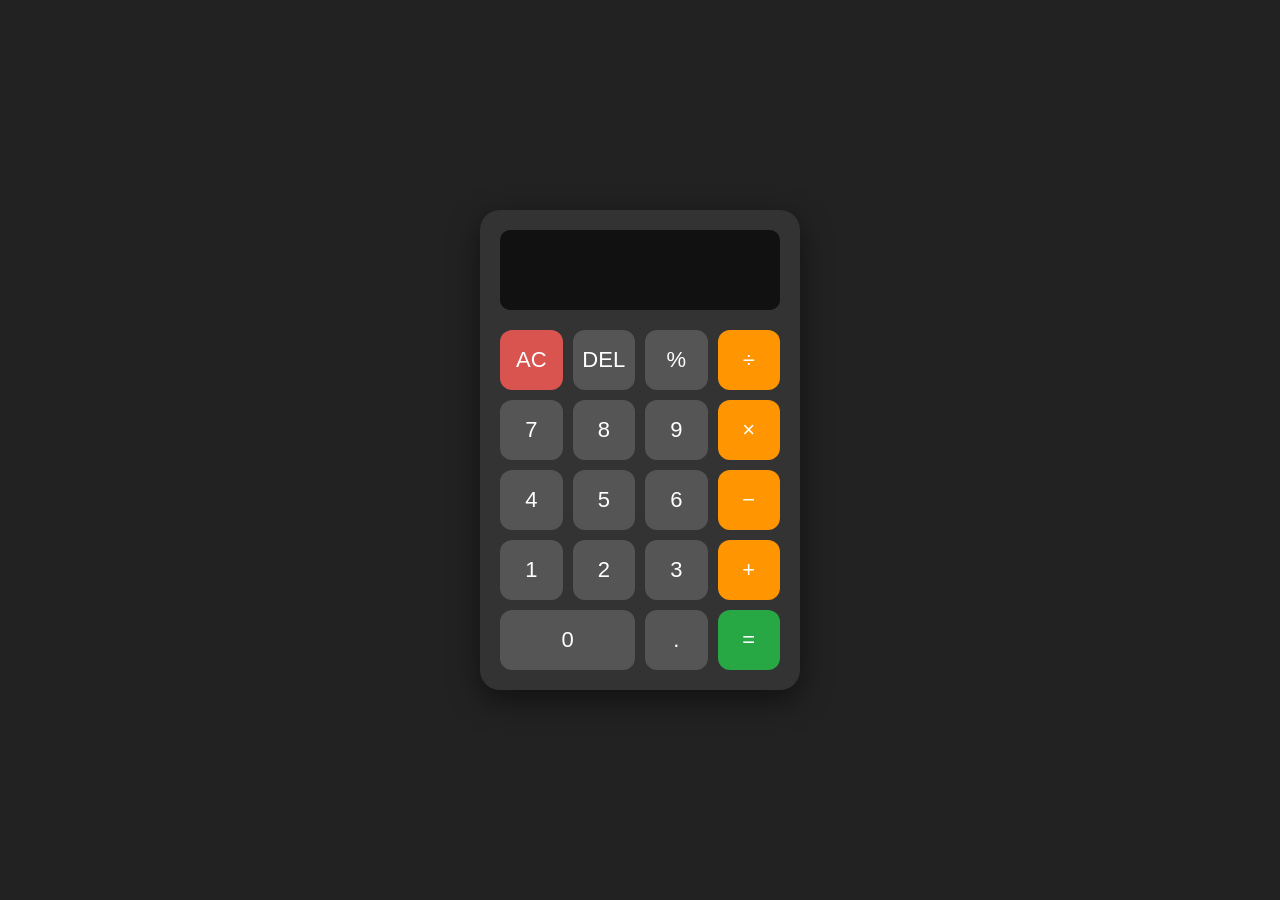
==== index.html @ 3ca73760 "calculator" ====
<!DOCTYPE html>
<html lang="en">
<head>
    <meta charset="UTF-8">
    <meta name="viewport" content="width=device-width, initial-scale=1.0">
    <title>Calculator</title>

    <link rel="stylesheet" href="style.css">
</head>

<body>

    <div class="calculator">

        <input type="text" id="display" readonly>

        <div class="buttons">
            <button class="clear" onclick="clearDisplay()">AC</button>
            <button onclick="deleteLast()">DEL</button>
            <button onclick="appendValue('%')">%</button>
            <button class="operator" onclick="appendValue('/')">÷</button>

            <button onclick="appendValue('7')">7</button>
            <button onclick="appendValue('8')">8</button>
            <button onclick="appendValue('9')">9</button>
            <button class="operator" onclick="appendValue('*')">×</button>

            <button onclick="appendValue('4')">4</button>
            <button onclick="appendValue('5')">5</button>
            <button onclick="appendValue('6')">6</button>
            <button class="operator" onclick="appendValue('-')">−</button>

            <button onclick="appendValue('1')">1</button>
            <button onclick="appendValue('2')">2</button>
            <button onclick="appendValue('3')">3</button>
            <button class="operator" onclick="appendValue('+')">+</button>

            <button onclick="appendValue('0')" class="zero">0</button>
            <button onclick="appendValue('.')">.</button>
            <button class="equal" onclick="calculate()">=</button>
        </div>

    </div>

    <script src="script.js"></script>

</body>
</html>
---- style.css ----
* {
    margin: 0;
    padding: 0;
    box-sizing: border-box;
}

body {
    min-height: 100vh;
    display: flex;
    justify-content: center;
    align-items: center;
    background: #222;
    font-family: Arial, sans-serif;
}

.calculator {
    width: 320px;
    padding: 20px;
    background: #333;
    border-radius: 20px;
    box-shadow: 0 10px 30px rgba(0, 0, 0, 0.5);
}

#display {
    width: 100%;
    height: 80px;
    margin-bottom: 20px;
    padding: 10px;
    border: none;
    border-radius: 10px;
    background: #111;
    color: white;
    font-size: 35px;
    text-align: right;
}

.buttons {
    display: grid;
    grid-template-columns: repeat(4, 1fr);
    gap: 10px;
}

button {
    height: 60px;
    border: none;
    border-radius: 12px;
    background: #555;
    color: white;
    font-size: 22px;
    cursor: pointer;
}

button:hover {
    background: #666;
}

button:active {
    transform: scale(0.95);
}

.operator {
    background: #ff9500;
}

.operator:hover {
    background: #ffad33;
}

.clear {
    background: #d9534f;
}

.equal {
    background: #28a745;
}

.zero {
    grid-column: span 2;
}
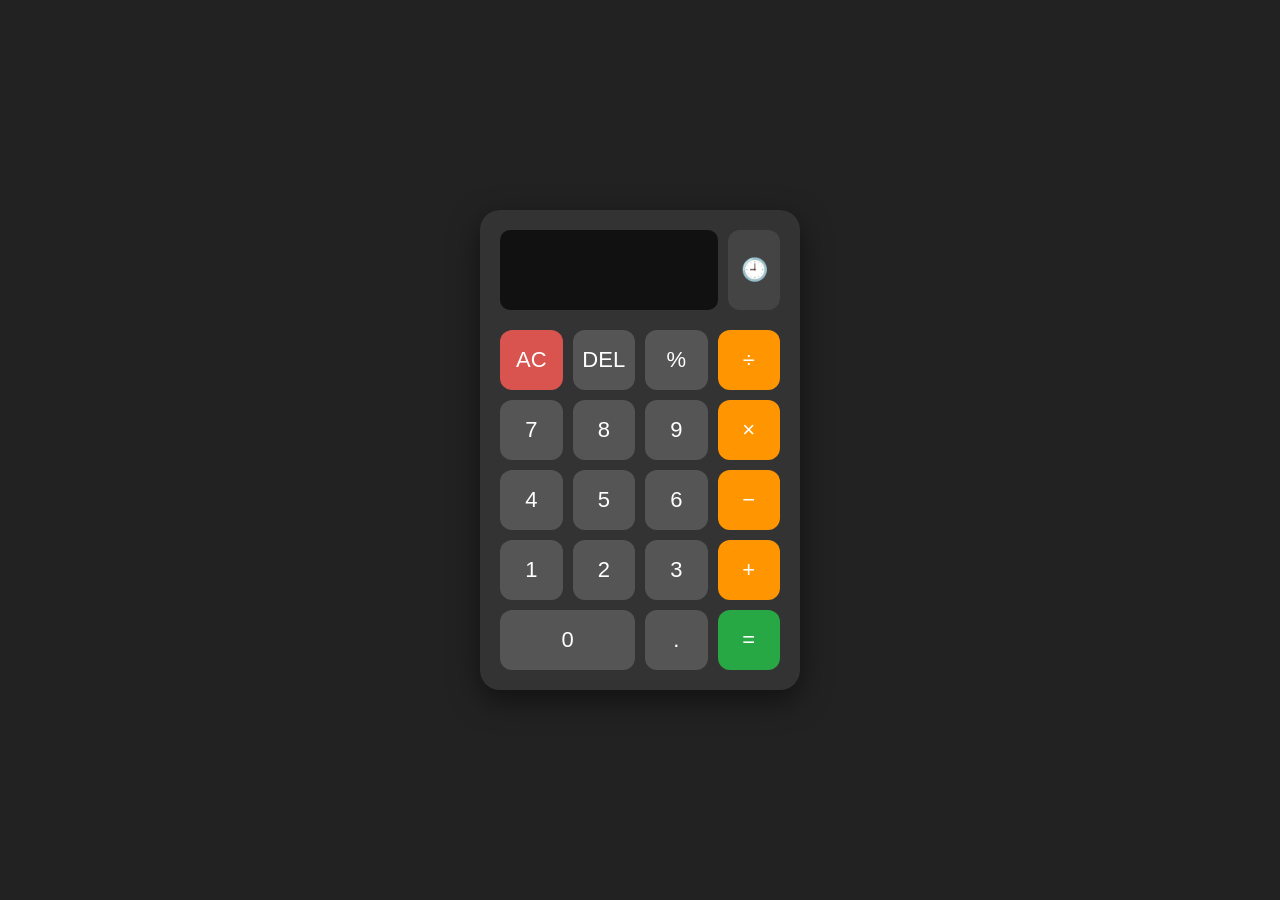
==== commit 99abba04: "calculator" ====
--- a/index.html
+++ b/index.html
@@ -12,7 +12,19 @@
 
     <div class="calculator">
 
-        <input type="text" id="display" readonly>
+        <div class="display-row">
+            <input type="text" id="display" readonly>
+            <button id="history-btn" class="history-btn" onclick="toggleHistory()" title="History">🕘</button>
+        </div>
+
+        <!-- History panel -->
+        <div id="history-panel" class="history-panel hidden">
+            <div class="history-header">
+                <span>History</span>
+                <button class="clear-history-btn" onclick="clearHistory()">Clear</button>
+            </div>
+            <ul id="history-list"></ul>
+        </div>
 
         <div class="buttons">
             <button class="clear" onclick="clearDisplay()">AC</button>
--- a/style.css
+++ b/style.css
@@ -76,4 +76,106 @@
 
 .zero {
     grid-column: span 2;
-}+}
+
+/* ── Display row (input + history toggle) ── */
+.display-row {
+    display: flex;
+    gap: 10px;
+    align-items: center;
+    margin-bottom: 20px;
+}
+
+.display-row #display {
+    flex: 1;
+    margin-bottom: 0;
+}
+
+.history-btn {
+    width: 52px;
+    height: 80px;
+    font-size: 22px;
+    background: #444;
+    border-radius: 12px;
+    flex-shrink: 0;
+}
+
+.history-btn:hover {
+    background: #555;
+}
+
+/* ── History panel ── */
+.history-panel {
+    background: #1a1a1a;
+    border-radius: 12px;
+    margin-bottom: 16px;
+    overflow: hidden;
+    max-height: 220px;
+    display: flex;
+    flex-direction: column;
+}
+
+.history-panel.hidden {
+    display: none;
+}
+
+.history-header {
+    display: flex;
+    justify-content: space-between;
+    align-items: center;
+    padding: 8px 14px;
+    background: #2a2a2a;
+    color: #aaa;
+    font-size: 13px;
+    font-weight: bold;
+    letter-spacing: 0.5px;
+    text-transform: uppercase;
+}
+
+.clear-history-btn {
+    height: auto;
+    padding: 4px 10px;
+    font-size: 12px;
+    background: #d9534f;
+    border-radius: 8px;
+    color: white;
+}
+
+.clear-history-btn:hover {
+    background: #e06c69;
+}
+
+#history-list {
+    list-style: none;
+    overflow-y: auto;
+    padding: 6px 0;
+}
+
+#history-list li {
+    padding: 8px 14px;
+    color: #ccc;
+    font-size: 15px;
+    cursor: pointer;
+    border-bottom: 1px solid #2a2a2a;
+    transition: background 0.15s;
+}
+
+#history-list li:last-child {
+    border-bottom: none;
+}
+
+#history-list li:hover {
+    background: #2e2e2e;
+    color: #fff;
+}
+
+#history-list li.no-history {
+    color: #666;
+    font-size: 13px;
+    cursor: default;
+    text-align: center;
+}
+
+#history-list li.no-history:hover {
+    background: transparent;
+}
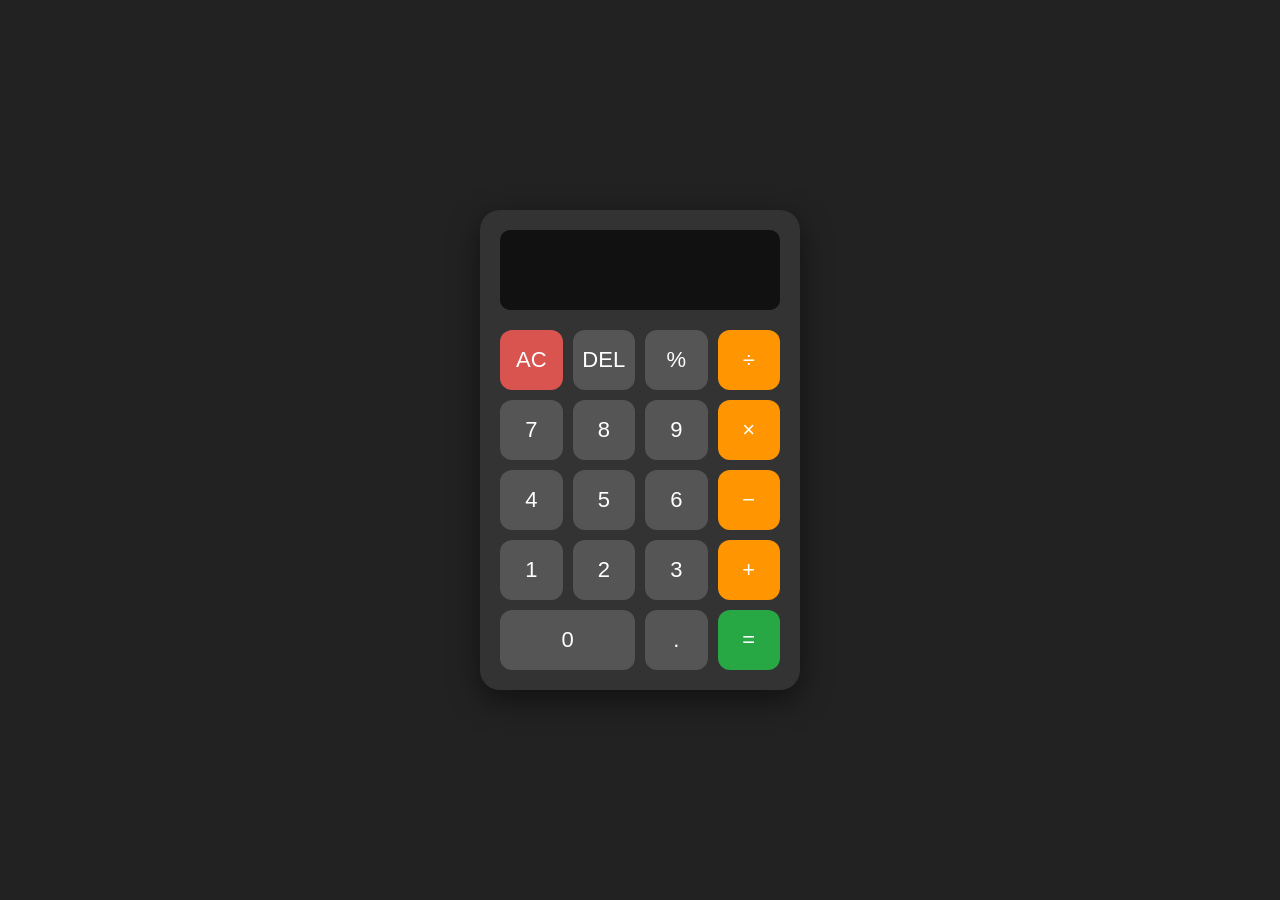
==== commit a3a98314: "caculator" ====
--- a/index.html
+++ b/index.html
@@ -12,19 +12,7 @@
 
     <div class="calculator">
 
-        <div class="display-row">
-            <input type="text" id="display" readonly>
-            <button id="history-btn" class="history-btn" onclick="toggleHistory()" title="History">🕘</button>
-        </div>
-
-        <!-- History panel -->
-        <div id="history-panel" class="history-panel hidden">
-            <div class="history-header">
-                <span>History</span>
-                <button class="clear-history-btn" onclick="clearHistory()">Clear</button>
-            </div>
-            <ul id="history-list"></ul>
-        </div>
+        <input type="text" id="display" readonly>
 
         <div class="buttons">
             <button class="clear" onclick="clearDisplay()">AC</button>
@@ -57,4 +45,4 @@
     <script src="script.js"></script>
 
 </body>
-</html>+</html>
--- a/style.css
+++ b/style.css
@@ -77,105 +77,3 @@
 .zero {
     grid-column: span 2;
 }
-
-/* ── Display row (input + history toggle) ── */
-.display-row {
-    display: flex;
-    gap: 10px;
-    align-items: center;
-    margin-bottom: 20px;
-}
-
-.display-row #display {
-    flex: 1;
-    margin-bottom: 0;
-}
-
-.history-btn {
-    width: 52px;
-    height: 80px;
-    font-size: 22px;
-    background: #444;
-    border-radius: 12px;
-    flex-shrink: 0;
-}
-
-.history-btn:hover {
-    background: #555;
-}
-
-/* ── History panel ── */
-.history-panel {
-    background: #1a1a1a;
-    border-radius: 12px;
-    margin-bottom: 16px;
-    overflow: hidden;
-    max-height: 220px;
-    display: flex;
-    flex-direction: column;
-}
-
-.history-panel.hidden {
-    display: none;
-}
-
-.history-header {
-    display: flex;
-    justify-content: space-between;
-    align-items: center;
-    padding: 8px 14px;
-    background: #2a2a2a;
-    color: #aaa;
-    font-size: 13px;
-    font-weight: bold;
-    letter-spacing: 0.5px;
-    text-transform: uppercase;
-}
-
-.clear-history-btn {
-    height: auto;
-    padding: 4px 10px;
-    font-size: 12px;
-    background: #d9534f;
-    border-radius: 8px;
-    color: white;
-}
-
-.clear-history-btn:hover {
-    background: #e06c69;
-}
-
-#history-list {
-    list-style: none;
-    overflow-y: auto;
-    padding: 6px 0;
-}
-
-#history-list li {
-    padding: 8px 14px;
-    color: #ccc;
-    font-size: 15px;
-    cursor: pointer;
-    border-bottom: 1px solid #2a2a2a;
-    transition: background 0.15s;
-}
-
-#history-list li:last-child {
-    border-bottom: none;
-}
-
-#history-list li:hover {
-    background: #2e2e2e;
-    color: #fff;
-}
-
-#history-list li.no-history {
-    color: #666;
-    font-size: 13px;
-    cursor: default;
-    text-align: center;
-}
-
-#history-list li.no-history:hover {
-    background: transparent;
-}
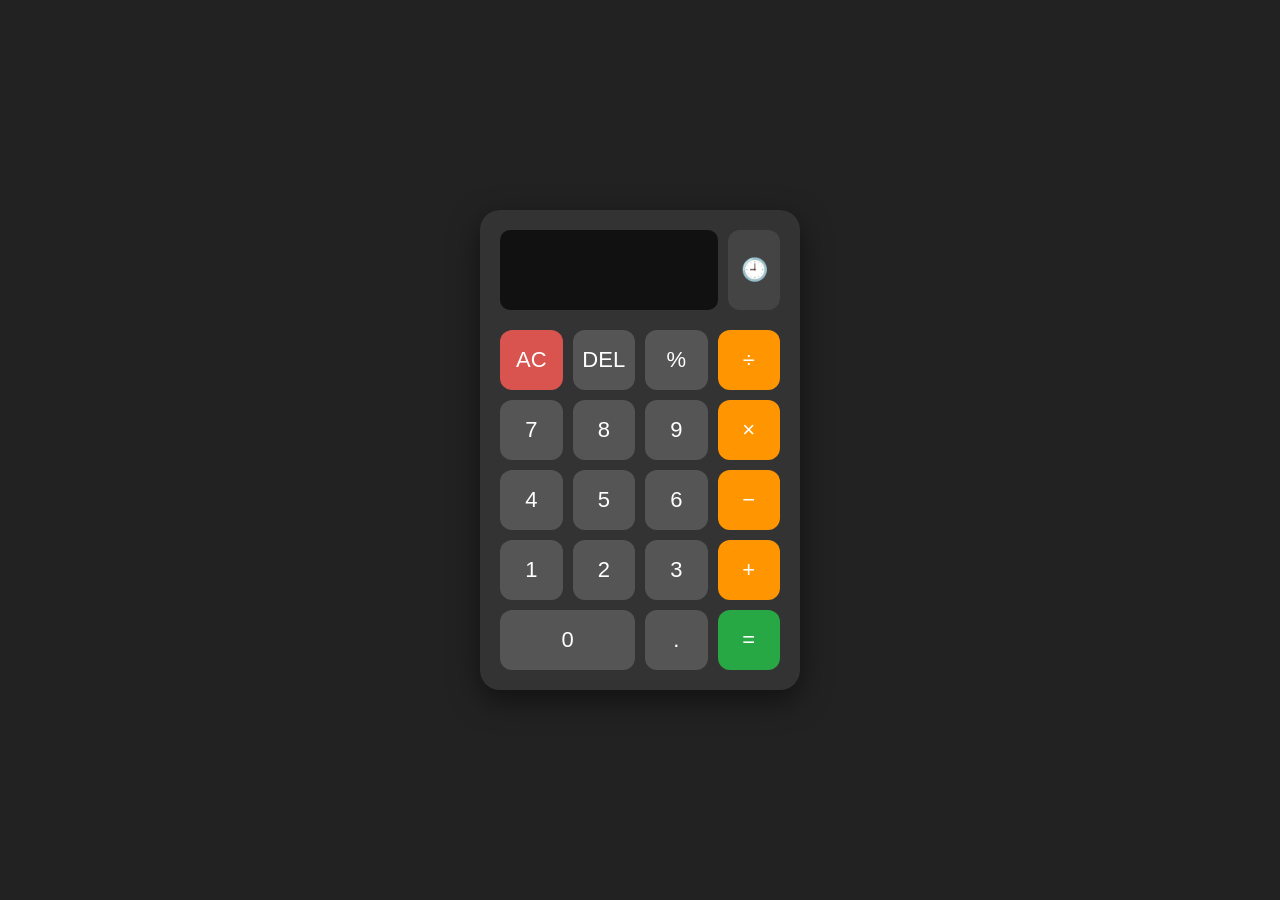
==== commit 9b0a090a: "calculator" ====
--- a/index.html
+++ b/index.html
@@ -12,7 +12,19 @@
 
     <div class="calculator">
 
-        <input type="text" id="display" readonly>
+        <div class="display-row">
+            <input type="text" id="display" readonly>
+            <button id="history-btn" class="history-btn" onclick="toggleHistory()" title="History">🕘</button>
+        </div>
+
+        <!-- History panel -->
+        <div id="history-panel" class="history-panel hidden">
+            <div class="history-header">
+                <span>History</span>
+                <button class="clear-history-btn" onclick="clearHistory()">Clear</button>
+            </div>
+            <ul id="history-list"></ul>
+        </div>
 
         <div class="buttons">
             <button class="clear" onclick="clearDisplay()">AC</button>
--- a/style.css
+++ b/style.css
@@ -77,3 +77,105 @@
 .zero {
     grid-column: span 2;
 }
+
+/* ── Display row (input + history toggle) ── */
+.display-row {
+    display: flex;
+    gap: 10px;
+    align-items: center;
+    margin-bottom: 20px;
+}
+
+.display-row #display {
+    flex: 1;
+    margin-bottom: 0;
+}
+
+.history-btn {
+    width: 52px;
+    height: 80px;
+    font-size: 22px;
+    background: #444;
+    border-radius: 12px;
+    flex-shrink: 0;
+}
+
+.history-btn:hover {
+    background: #555;
+}
+
+/* ── History panel ── */
+.history-panel {
+    background: #1a1a1a;
+    border-radius: 12px;
+    margin-bottom: 16px;
+    overflow: hidden;
+    max-height: 220px;
+    display: flex;
+    flex-direction: column;
+}
+
+.history-panel.hidden {
+    display: none;
+}
+
+.history-header {
+    display: flex;
+    justify-content: space-between;
+    align-items: center;
+    padding: 8px 14px;
+    background: #2a2a2a;
+    color: #aaa;
+    font-size: 13px;
+    font-weight: bold;
+    letter-spacing: 0.5px;
+    text-transform: uppercase;
+}
+
+.clear-history-btn {
+    height: auto;
+    padding: 4px 10px;
+    font-size: 12px;
+    background: #d9534f;
+    border-radius: 8px;
+    color: white;
+}
+
+.clear-history-btn:hover {
+    background: #e06c69;
+}
+
+#history-list {
+    list-style: none;
+    overflow-y: auto;
+    padding: 6px 0;
+}
+
+#history-list li {
+    padding: 8px 14px;
+    color: #ccc;
+    font-size: 15px;
+    cursor: pointer;
+    border-bottom: 1px solid #2a2a2a;
+    transition: background 0.15s;
+}
+
+#history-list li:last-child {
+    border-bottom: none;
+}
+
+#history-list li:hover {
+    background: #2e2e2e;
+    color: #fff;
+}
+
+#history-list li.no-history {
+    color: #666;
+    font-size: 13px;
+    cursor: default;
+    text-align: center;
+}
+
+#history-list li.no-history:hover {
+    background: transparent;
+}
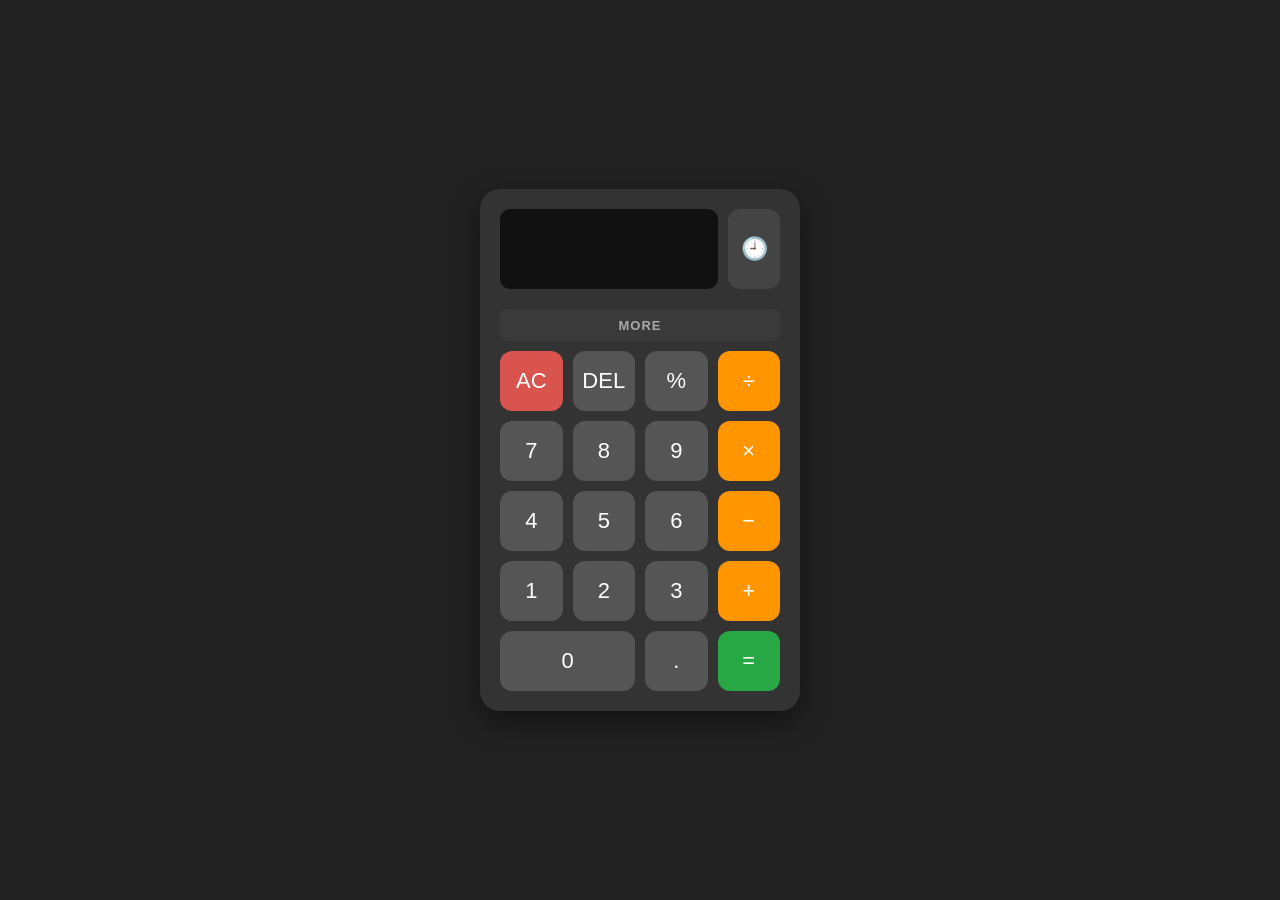
==== commit 9162d8ca: "calculator" ====
--- a/index.html
+++ b/index.html
@@ -25,6 +25,27 @@
             </div>
             <ul id="history-list"></ul>
         </div>
+
+        <!-- More / Scientific panel -->
+        <div id="sci-panel" class="sci-panel hidden">
+            <div class="sci-grid">
+                <button class="sci" onclick="appendValue('Math.sin(')">sin</button>
+                <button class="sci" onclick="appendValue('Math.cos(')">cos</button>
+                <button class="sci" onclick="appendValue('Math.tan(')">tan</button>
+                <button class="sci" onclick="appendValue('Math.log(')">log</button>
+                <button class="sci" onclick="appendValue('Math.log2(')">log₂</button>
+                <button class="sci" onclick="appendValue('Math.sqrt(')">√</button>
+                <button class="sci" onclick="appendValue('Math.cbrt(')">∛</button>
+                <button class="sci" onclick="appendValue('Math.pow(')">xʸ</button>
+                <button class="sci" onclick="appendValue('Math.PI')">π</button>
+                <button class="sci" onclick="appendValue('Math.E')">e</button>
+                <button class="sci" onclick="appendValue('Math.abs(')">|x|</button>
+                <button class="sci" onclick="appendValue('Math.floor(')">⌊x⌋</button>
+            </div>
+        </div>
+
+        <!-- More toggle -->
+        <button id="more-btn" class="more-btn" onclick="toggleSci()">more</button>
 
         <div class="buttons">
             <button class="clear" onclick="clearDisplay()">AC</button>
--- a/style.css
+++ b/style.css
@@ -179,3 +179,54 @@
 #history-list li.no-history:hover {
     background: transparent;
 }
+
+/* ── More button ── */
+.more-btn {
+    display: block;
+    width: 100%;
+    height: 32px;
+    font-size: 13px;
+    font-weight: bold;
+    letter-spacing: 1px;
+    text-transform: uppercase;
+    background: #3a3a3a;
+    color: #aaa;
+    border-radius: 8px;
+    margin-bottom: 10px;
+    cursor: pointer;
+}
+
+.more-btn:hover {
+    background: #444;
+    color: #fff;
+}
+
+/* ── Scientific panel ── */
+.sci-panel {
+    margin-bottom: 10px;
+    overflow: hidden;
+    transition: max-height 0.25s ease;
+}
+
+.sci-panel.hidden {
+    display: none;
+}
+
+.sci-grid {
+    display: grid;
+    grid-template-columns: repeat(4, 1fr);
+    gap: 8px;
+}
+
+button.sci {
+    height: 46px;
+    font-size: 14px;
+    background: #2e4a6e;
+    border-radius: 10px;
+    color: #cce0ff;
+}
+
+button.sci:hover {
+    background: #3a5f8a;
+    color: #fff;
+}
